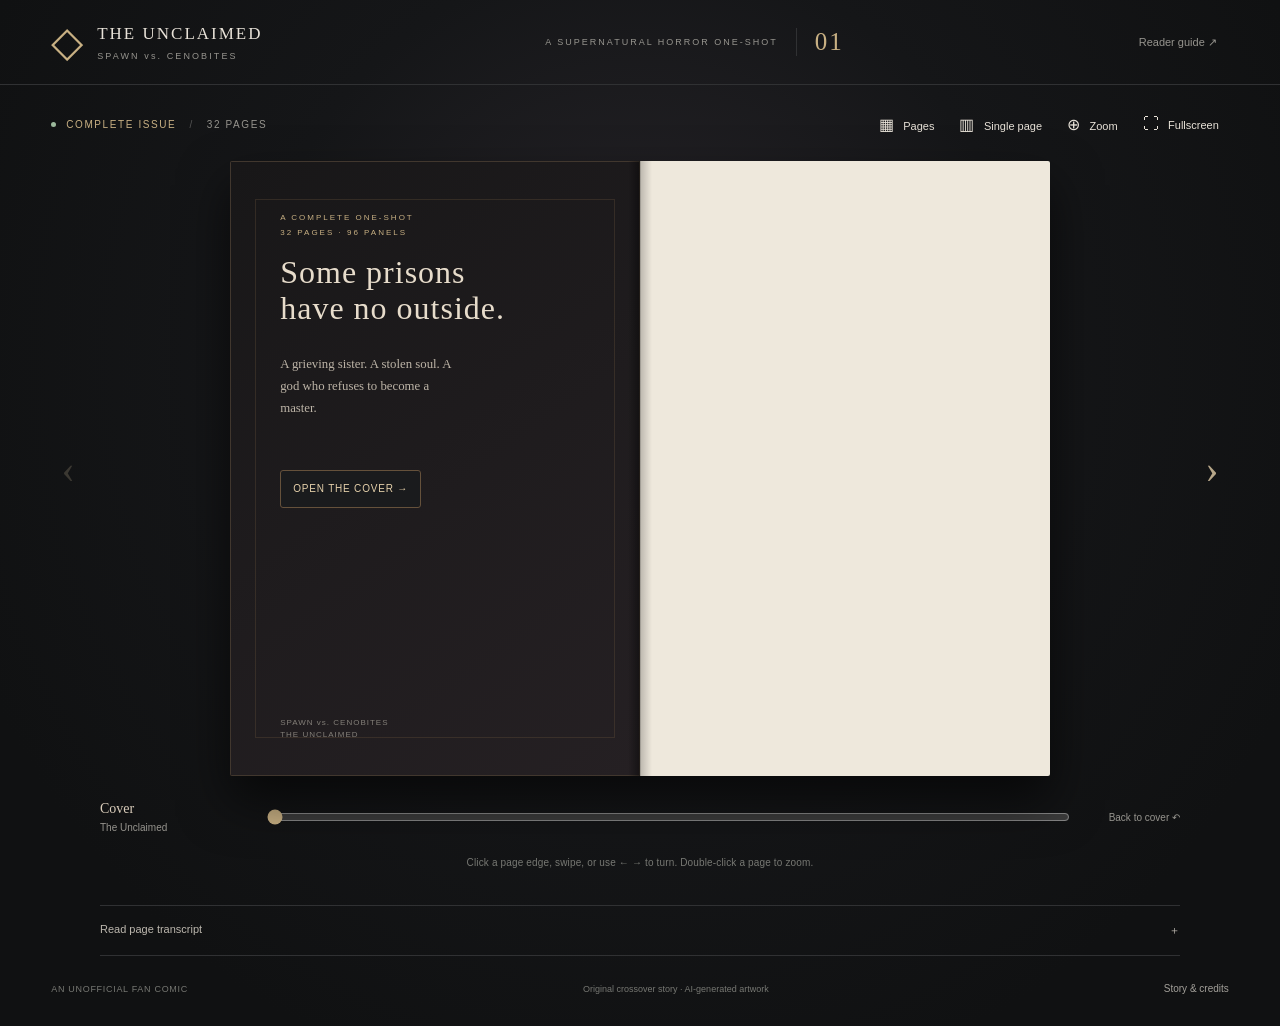
==== the-unclaimed/index.html @ 9f62dd31 "Add The Unclaimed comic with responsive page-turning reader" ====
<!doctype html>
<html lang="en">
<head>
<meta charset="utf-8"><meta name="viewport" content="width=device-width,initial-scale=1,viewport-fit=cover">
<meta name="theme-color" content="#101112">
<title>The Unclaimed — Spawn vs. Cenobites</title>
<meta name="description" content="A complete 32-page supernatural horror fan comic. Open the cover and turn the pages.">
<link rel="icon" href="favicon.svg" type="image/svg+xml">
<link rel="preload" href="assets/page-00.png" as="image">
<link rel="stylesheet" href="style.css">
<script defer src="model.js"></script><script defer src="comic-data.js"></script><script defer src="app.js"></script>
</head>
<body>
<a class="skip" href="#book">Skip to comic</a>
<header class="masthead">
<a class="wordmark" href="#" id="home" aria-label="Return to cover"><span class="sigil" aria-hidden="true">◇</span><span>THE UNCLAIMED<small>SPAWN vs. CENOBITES</small></span></a>
<span class="edition">A SUPERNATURAL HORROR ONE-SHOT <b>01</b></span>
<button class="plain" id="help" aria-label="Reading controls and credits">Reader guide <span aria-hidden="true">↗</span></button>
</header>
<main>
<section class="reader" aria-label="Comic reader">
<div class="reader-top">
<div class="issue"><span class="dot"></span> COMPLETE ISSUE <span class="divider">/</span> <span>32 PAGES</span></div>
<div class="tools" aria-label="Reader options">
<button id="pages" title="Browse pages">▦ <span>Pages</span></button>
<button id="mode" aria-pressed="false" title="Toggle single-page view">▥ <span>Single page</span></button>
<button id="zoom" title="Zoom current page">⊕ <span>Zoom</span></button>
<button id="fullscreen" title="Enter fullscreen">⛶ <span>Fullscreen</span></button>
</div>
</div>
<div class="reading-stage">
<button class="arrow previous" id="previous" aria-label="Previous page" title="Previous (left arrow)">‹</button>
<div class="book" id="book" tabindex="0" aria-label="Comic pages. Use left and right arrow keys to turn pages.">
<div class="page left-page" id="left"></div><div class="page right-page" id="right"></div>
<div class="spine" aria-hidden="true"></div>
</div>
<button class="arrow following" id="next" aria-label="Next page" title="Next (right arrow)">›</button>
</div>
<div class="reader-bottom">
<div class="page-status"><span class="page-label" id="page-label" aria-live="polite">Cover</span><span id="chapter-label">The Unclaimed</span></div>
<label class="scrubber"><span class="sr-only">Go to page</span><input id="progress" type="range" min="0" max="32" value="0" aria-valuetext="Cover"></label>
<button class="plain restart" id="restart">Back to cover <span aria-hidden="true">↶</span></button>
</div>
<p class="reading-hint" id="hint">Click a page edge, swipe, or use ← → to turn. Double-click a page to zoom.</p>
<p class="reader-message" id="message" role="status"></p>
</section>
<details class="transcript" id="transcript"><summary>Read page transcript <span aria-hidden="true">＋</span></summary><div id="transcript-content"></div></details>
</main>
<footer class="site-footer"><span>AN UNOFFICIAL FAN COMIC</span><span>Original crossover story · AI-generated artwork</span><button class="plain" id="credits">Story &amp; credits</button></footer>
<dialog id="page-dialog" aria-labelledby="page-dialog-title">
<div class="dialog-head"><div><span class="eyebrow">THE UNCLAIMED</span><h2 id="page-dialog-title">Find your page</h2></div><button class="close" data-close aria-label="Close page browser">×</button></div>
<div class="page-grid" id="page-grid"></div>
</dialog>
<dialog id="zoom-dialog" class="zoom-dialog" aria-labelledby="zoom-title">
<div class="dialog-head zoom-head"><h2 id="zoom-title">Page detail</h2><div class="zoom-actions" id="zoom-actions"></div><button id="zoom-scale" aria-pressed="false" title="Toggle full-resolution zoom">100%</button><button class="close" data-close aria-label="Close zoom">×</button></div>
<div class="zoom-scroll"><img id="zoom-image" alt="" width="1024" height="1536"></div>
<p class="zoom-tip">Choose 100% for full detail, then scroll to explore. Choose Fit page to return.</p>
</dialog>
<dialog id="guide-dialog" aria-labelledby="guide-title">
<div class="dialog-head"><div><span class="eyebrow">READER GUIDE</span><h2 id="guide-title">Open the door.</h2></div><button class="close" data-close aria-label="Close guide">×</button></div>
<div class="guide-copy">
<p>At the height of his divine power, Spawn follows a grieving woman into Leviathan’s Labyrinth. He can break every chain. But can he free people who have learned to fear the open door?</p>
<h3>Reading controls</h3>
<p>Use the side arrows, click the outside edge of a page, or swipe horizontally. On a keyboard, use ← and →; Home returns to the cover and End opens the final page.</p>
<p>Choose <strong>Pages</strong> to jump anywhere, <strong>Single page</strong> for a larger individual page, or <strong>Zoom</strong> to inspect the full-resolution artwork. Double-click a page to zoom directly. Your reading position is saved on this device when browser storage is available.</p>
<h3>About the comic</h3>
<p><em>Spawn vs. Cenobites: The Unclaimed</em> is an original, unofficial crossover fan comic created for Nutty: one cover, 32 story pages and 96 panels. Story, panel script and artwork were created with ChatGPT; illustrations are AI-generated.</p>
<p>Spawn was created by Todd McFarlane. Hellraiser and its Cenobites were created by Clive Barker. Their respective owners retain their characters. This story invents its crossover rules and is not official continuity.</p>
<p class="content-note">Contains supernatural horror, disturbing imagery, bereavement and fantasy violence.</p>
</div>
</dialog>
<noscript><p class="no-script">Enable JavaScript for page turns, or <a href="assets/page-00.png">open the cover</a> and view the numbered images in the assets folder.</p></noscript>
</body></html>
---- the-unclaimed/style.css ----
:root{color-scheme:dark;--ink:#101112;--paper:#e8e2d8;--gold:#c8b083;--muted:#96948e;--line:#303133;--accent:#a03c3c}*{box-sizing:border-box}html{background:var(--ink)}body{margin:0;color:var(--paper);font-family:Arial,Helvetica,sans-serif;background:radial-gradient(ellipse at 50% 35%,#28252a 0,#151618 43%,#101112 80%);min-height:100svh}button,a,input{-webkit-tap-highlight-color:transparent}button{font:inherit;color:inherit;cursor:pointer;border:1px solid var(--line);background:#1a1b1d;border-radius:3px;min-height:38px;padding:8px 12px;transition:background .18s,border-color .18s}button:hover{background:#29292b;border-color:#706450}button:disabled{opacity:.25;cursor:default}button:focus-visible,a:focus-visible,input:focus-visible,summary:focus-visible,.book:focus-visible{outline:2px solid var(--gold);outline-offset:5px}a{color:inherit}.plain{background:none;border:0}.masthead{height:85px;max-width:1500px;margin:auto;padding:0 4%;display:flex;align-items:center;justify-content:space-between;border-bottom:1px solid var(--line);gap:18px}.wordmark{display:flex;align-items:center;gap:12px;text-decoration:none;font-family:Georgia,serif;letter-spacing:2px;font-size:17px}.wordmark small{display:block;font:9px Arial,sans-serif;letter-spacing:2.1px;margin-top:7px;color:var(--muted)}.sigil{font-size:42px;line-height:1;color:var(--gold)}.edition{font-size:9px;letter-spacing:2px;color:var(--muted);display:flex;align-items:center;gap:18px}.edition b{font:25px Georgia,serif;color:var(--gold);border-left:1px solid var(--line);padding-left:18px}.masthead>.plain{font-size:11px;color:var(--muted)}main{max-width:1390px;margin:auto;padding:0 4%}.reader-top{display:flex;justify-content:space-between;gap:12px;align-items:center;margin:20px 0 18px}.issue{font-size:10px;letter-spacing:1.6px;color:var(--gold);display:flex;align-items:center;gap:10px;white-space:nowrap}.dot{width:5px;height:5px;border-radius:50%;background:#9cb99c}.divider{color:#555;margin:0 3px}.issue>span:last-child{color:var(--muted)}.tools{display:flex;gap:5px}.tools button{font-size:16px;background:transparent;border-color:transparent;padding:6px 9px}.tools button span{font-size:11px;margin-left:5px}.tools button[aria-pressed=true]{color:var(--gold);background:#29241d;border-color:#514333}.reading-stage{position:relative;display:flex;align-items:center;justify-content:center;padding:0 42px;min-height:100px;perspective:2400px}.book{position:relative;width:min(100%,calc((100svh - 285px)*4/3));aspect-ratio:4/3;isolation:isolate;filter:drop-shadow(0 24px 25px #0009);touch-action:pan-y;outline:none;transition:width .2s}.page{position:absolute;top:0;width:50%;height:100%;overflow:hidden;background:#eee8dc}.left-page{left:0;border-radius:2px 0 0 2px}.right-page{left:50%;border-radius:0 2px 2px 0}.page img{display:block;width:100%;height:100%;object-fit:contain;user-select:none;-webkit-user-drag:none}.page.empty{background:transparent}.intro{height:100%;padding:12% 12% 8%;display:flex;flex-direction:column;justify-content:center;background:linear-gradient(145deg,#181718,#252023);border:1px solid #41372e;position:relative}.intro::before{content:"";position:absolute;inset:6%;border:1px solid #66523b55;pointer-events:none}.intro .eyebrow{font-size:8px;letter-spacing:2px;color:var(--gold);line-height:1.8}.intro h1{font:clamp(16px,2.5vw,40px)/1.12 Georgia,serif;letter-spacing:1px;margin:15px 0;color:#e7dccb}.intro p{font:clamp(10px,1vw,14px)/1.7 Georgia,serif;color:#bdb4a7;max-width:28ch}.intro .open-book{align-self:flex-start;margin-top:12%;font-size:10px;letter-spacing:.8px;border-color:#65513b;color:#e6d1ab}.intro .intro-foot{margin-top:auto;padding-top:12%;font:8px/1.6 Arial,sans-serif;letter-spacing:1px;color:#837f78}.spine{position:absolute;left:calc(50% - 12px);width:24px;height:100%;z-index:2;background:linear-gradient(90deg,transparent,#0006 47%,#0009 50%,#0003 53%,transparent);pointer-events:none}.arrow{position:absolute;top:calc(50% - 27px);height:54px;width:34px;min-height:0;border:0;background:transparent;color:#b7a789;font:40px Georgia,serif;padding:0}.previous{left:0}.following{right:0}.arrow:hover{background:#c8b08312}.leaf{position:absolute;top:0;height:100%;width:50%;transform-style:preserve-3d;z-index:5;pointer-events:none;will-change:transform}.leaf.forward{left:50%;transform-origin:left center}.leaf.backward{left:0;transform-origin:right center}.face{position:absolute;inset:0;backface-visibility:hidden;-webkit-backface-visibility:hidden;background:#eee8dc;overflow:hidden}.face img{width:100%;height:100%;object-fit:contain;display:block}.face.back{transform:rotateY(180deg)}.face::after{content:"";position:absolute;inset:0;background:linear-gradient(90deg,#0003,transparent 15%,transparent 75%,#0002);pointer-events:none}.book.single{width:min(100%,calc((100svh - 285px)*2/3));aspect-ratio:2/3}.book.single .right-page{left:0;width:100%}.book.single .left-page,.book.single .spine{display:none}.book.single .leaf{left:0;width:100%;transform-origin:left center}.reader-bottom{display:flex;align-items:center;gap:25px;max-width:1080px;margin:22px auto 0}.page-status{display:flex;flex-direction:column;gap:5px;min-width:140px}.page-label{font:14px Georgia,serif;color:#d9ccba}.page-status>span:last-child{font-size:10px;color:var(--muted)}.scrubber{flex:1;display:flex;align-items:center}input[type=range]{width:100%;accent-color:var(--gold);height:18px;cursor:pointer}.restart{font-size:10px;color:var(--muted);white-space:nowrap;padding-right:0}.reading-hint{text-align:center;font-size:10px;letter-spacing:.15px;color:#777873;margin:19px 0 0;line-height:1.6}.reader-message{min-height:14px;font-size:11px;color:var(--gold);text-align:center;margin:8px 0}.transcript{max-width:1080px;margin:12px auto 0;border-top:1px solid var(--line);border-bottom:1px solid var(--line);color:#bcb7ae}.transcript summary{padding:17px 0;font-size:11px;cursor:pointer;list-style:none;display:flex;justify-content:space-between}.transcript[open] summary span{transform:rotate(45deg)}#transcript-content{max-width:820px;font:14px/1.7 Georgia,serif;padding:0 0 20px}#transcript-content h3{font:17px Georgia,serif;color:var(--gold);margin:15px 0}#transcript-content p{margin:8px 0}#transcript-content .direction{font-family:Arial,sans-serif;font-size:11px;color:#92908b}.site-footer{max-width:1390px;margin:0 auto;display:flex;align-items:center;justify-content:space-between;gap:15px;padding:20px 4% 25px;font-size:9px;letter-spacing:.7px;color:#777873}.site-footer .plain{font-size:10px;padding:0;min-height:25px;color:#a3a09a}.site-footer>span:nth-child(2){letter-spacing:0}dialog{color:var(--paper);background:#191a1c;border:1px solid #4b4439;padding:0;border-radius:5px;width:min(860px,92vw);max-height:90svh;box-shadow:0 30px 100px #000c}dialog::backdrop{background:#050607df;backdrop-filter:blur(5px)}.dialog-head{position:sticky;top:0;background:#191a1cf5;z-index:2;padding:20px 24px;display:flex;align-items:center;justify-content:space-between;gap:14px;border-bottom:1px solid var(--line)}.eyebrow{font-size:8px;letter-spacing:2px;color:var(--gold)}h2{font:25px Georgia,serif;margin:7px 0 0}.close{font-size:26px;padding:0;width:36px;height:36px;line-height:1;flex-shrink:0;background:none;border-color:transparent}.page-grid{display:grid;grid-template-columns:repeat(auto-fill,minmax(112px,1fr));gap:18px;padding:24px}.thumbnail{padding:0;border:1px solid transparent;background:none;text-align:left;overflow:hidden}.thumbnail img{width:100%;height:auto;display:block;aspect-ratio:2/3;object-fit:contain;background:#26272a}.thumbnail span{display:block;padding:10px 4px;font-size:11px;color:#bbb2a5}.thumbnail[aria-current=true]{border-color:var(--gold)}.zoom-dialog{width:min(1160px,96vw);height:95svh;max-height:95svh;overflow:hidden}.zoom-head{height:65px;padding:12px 18px}.zoom-head h2{font-size:18px;margin:0}.zoom-actions{display:flex;gap:6px;margin-left:auto}.zoom-actions button{font-size:11px;min-height:30px;padding:5px 10px}.zoom-actions button[aria-pressed=true]{border-color:var(--gold);color:var(--gold)}.zoom-scroll{height:calc(100% - 94px);overflow:auto;overscroll-behavior:contain;background:#0b0c0d}.zoom-scroll img{display:block;width:1024px;max-width:none;height:auto;margin:0 auto}.zoom-tip{font-size:10px;text-align:center;color:var(--muted);margin:8px}.guide-copy{padding:5px 25px 25px;font:15px/1.7 Georgia,serif;color:#c8c1b5}.guide-copy h3{font:12px Arial,sans-serif;letter-spacing:.8px;text-transform:uppercase;color:var(--gold);margin:24px 0 9px}.content-note{font:11px/1.6 Arial,sans-serif;color:#96938b;border-top:1px solid var(--line);padding-top:15px}.sr-only,.skip:not(:focus){position:absolute;width:1px;height:1px;padding:0;margin:-1px;overflow:hidden;clip:rect(0,0,0,0);white-space:nowrap;border:0}.skip:focus{position:fixed;top:5px;left:5px;background:#222;z-index:100;padding:15px}.no-script{padding:20px;color:var(--gold)}@media(min-width:1600px){.book{max-height:900px;max-width:1200px}.book.single{max-width:600px}}@media(max-width:850px){.edition{display:none}.masthead{height:70px}.tools button{padding:6px}.tools button span{display:none}.tools button::first-letter{font-size:18px}.reader-top{margin-top:14px}.reader-bottom{gap:14px}.page-status{min-width:105px}.restart{display:none}.book{width:min(100%,calc((100svh - 255px)*4/3))}.book.single{width:min(100%,calc((100svh - 255px)*2/3))}.site-footer>span:nth-child(2){display:none}}@media(max-width:600px){main{padding:0 12px}.masthead{padding:0 18px;height:67px}.wordmark{font-size:14px;gap:8px}.sigil{font-size:31px}.wordmark small{font-size:8px}.masthead>.plain{font-size:10px}.issue{font-size:8px;letter-spacing:.8px;gap:6px}.reader-top{gap:5px;margin-bottom:12px}.tools{gap:0}.tools button{min-width:31px;padding:5px}.reading-stage{padding:0 25px}.arrow{width:23px;font-size:33px}.reader-bottom{margin-top:17px;padding:0 6px}.reading-hint{font-size:9px;margin-top:14px}.page-status{min-width:100px}.page-label{font-size:13px}.site-footer{font-size:8px;padding:18px}.dialog-head{padding:16px}.page-grid{gap:12px;padding:16px;grid-template-columns:repeat(3,1fr)}.thumbnail span{font-size:10px}.guide-copy{font-size:14px;padding:0 18px 18px}.zoom-head h2{font-size:15px}.zoom-actions button{font-size:10px;padding:5px 7px}.intro h1{font-size:21px}}@media(prefers-reduced-motion:reduce){*,*::before,*::after{transition:none!important;scroll-behavior:auto!important}}

.book{perspective:2200px}
/* Responsive reader: allow natural page height and keep touch controls outside the art. */
body{overflow-wrap:break-word}
.masthead,main,.site-footer{padding-left:max(12px,env(safe-area-inset-left));padding-right:max(12px,env(safe-area-inset-right))}
@media(min-width:761px){.masthead,main,.site-footer{padding-left:max(4%,env(safe-area-inset-left));padding-right:max(4%,env(safe-area-inset-right))}}
.zoom-dialog[open]{display:flex;flex-direction:column;height:95dvh}
.zoom-head{flex:0 0 auto;height:auto;min-height:65px}
.zoom-head h2{min-width:0;overflow-wrap:anywhere}
.zoom-scroll{flex:1 1 auto;height:auto;min-height:0;touch-action:pan-x pan-y pinch-zoom}
.zoom-scroll img{width:auto;max-width:100%;height:auto;max-height:100%;object-fit:contain}
.zoom-dialog.actual-size .zoom-scroll img{width:1024px;max-width:none;max-height:none;height:auto}
.zoom-tip{flex:0 0 auto;line-height:1.5;padding:0 8px}
#zoom-scale{font-size:11px;white-space:nowrap;min-width:65px}
@media(max-width:760px),(max-height:500px){
 .edition{display:none}
 .masthead{height:auto;min-height:67px;gap:8px;padding-top:max(8px,env(safe-area-inset-top));padding-bottom:8px}
 .wordmark{min-width:0;font-size:13px;letter-spacing:1px;gap:7px}
 .wordmark small{font-size:8px;letter-spacing:1.2px}
 .masthead>.plain{min-height:44px;font-size:10px;padding:6px}
 .reader-top{display:flex;flex-direction:column;align-items:stretch;gap:12px;margin:16px 0}
 .issue{font-size:9px;letter-spacing:1px;justify-content:center}
 .tools{display:grid;grid-template-columns:repeat(3,minmax(0,1fr));gap:8px}
 .tools #mode{display:none}
 .tools button{display:flex;justify-content:center;align-items:center;gap:7px;min-height:44px;border:1px solid var(--line);padding:8px;font-size:18px}
 .tools button span{display:inline;font-size:11px;margin:0}
 .reading-stage{padding:0;margin-bottom:60px;perspective:1600px}
 .book.single{width:100%;max-width:560px;max-height:none;aspect-ratio:2/3;transition:none;touch-action:pan-y pinch-zoom}
 .arrow{top:auto;bottom:-56px;width:calc(50% - 5px);height:44px;border:1px solid var(--line);background:#1a1b1d;display:flex;align-items:center;justify-content:center;gap:10px;font-size:28px;line-height:1}
 .previous{left:0}.following{right:0}
 .previous::after{content:'Previous';font:12px Arial,sans-serif}
 .following::before{content:'Next';font:12px Arial,sans-serif}
 .reader-bottom{margin-top:16px;gap:12px;padding:0;min-width:0}
 .page-status{min-width:100px;max-width:42%}
 .scrubber{min-width:0;min-height:44px}
 input[type=range]{min-height:30px}
 .reading-hint{font-size:10px;line-height:1.7;margin-top:10px}
 .reader-message{line-height:1.5}
 .transcript summary{min-height:48px;align-items:center}
 .site-footer{flex-wrap:wrap;gap:5px 12px;padding-bottom:max(20px,env(safe-area-inset-bottom))}
 .site-footer .plain{min-height:44px;padding:6px}
 dialog{width:calc(100vw - 20px);max-width:700px;max-height:calc(100dvh - 24px);margin:auto}
 .dialog-head{gap:8px;padding:12px}
 .close{min-width:44px;width:44px;min-height:44px;height:44px}
 .page-grid{grid-template-columns:repeat(auto-fill,minmax(82px,1fr));gap:10px;padding:12px}
 .thumbnail span{line-height:1.5}
 .zoom-dialog{width:calc(100vw - 12px);max-width:none}
 .zoom-head{flex-wrap:wrap;gap:6px;padding:8px}
 .zoom-head h2{flex:1 1 calc(100% - 55px);font-size:16px;order:0}
 .zoom-head>.close{order:1}
 .zoom-actions{order:2;margin-left:0;flex:1}
 .zoom-actions button,#zoom-scale{min-height:44px;font-size:11px}
 #zoom-scale{order:3}
 .zoom-tip{font-size:10px;margin:8px 0;padding-bottom:env(safe-area-inset-bottom)}
}
@media(max-width:360px){.tools button{font-size:16px;gap:4px;padding:6px}.tools button span{font-size:10px}.masthead>.plain{font-size:9px}.wordmark{font-size:12px}}
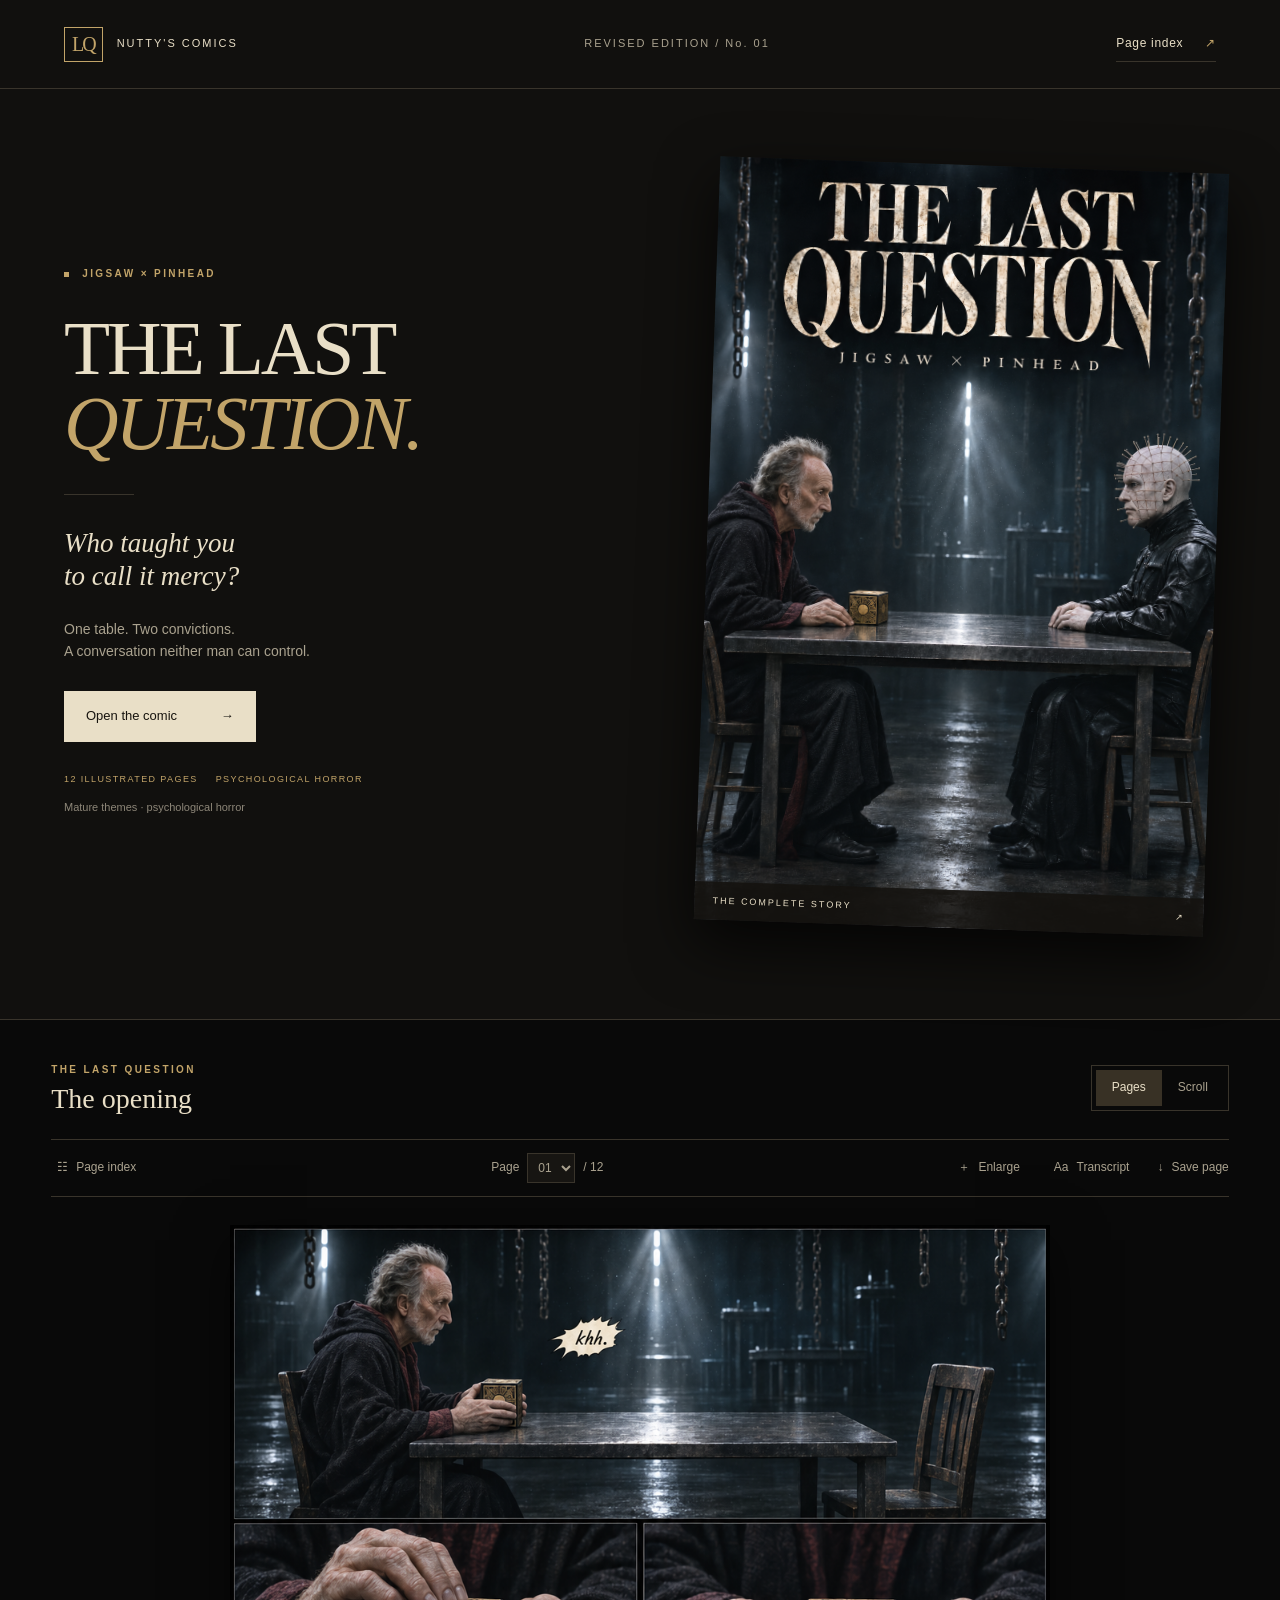
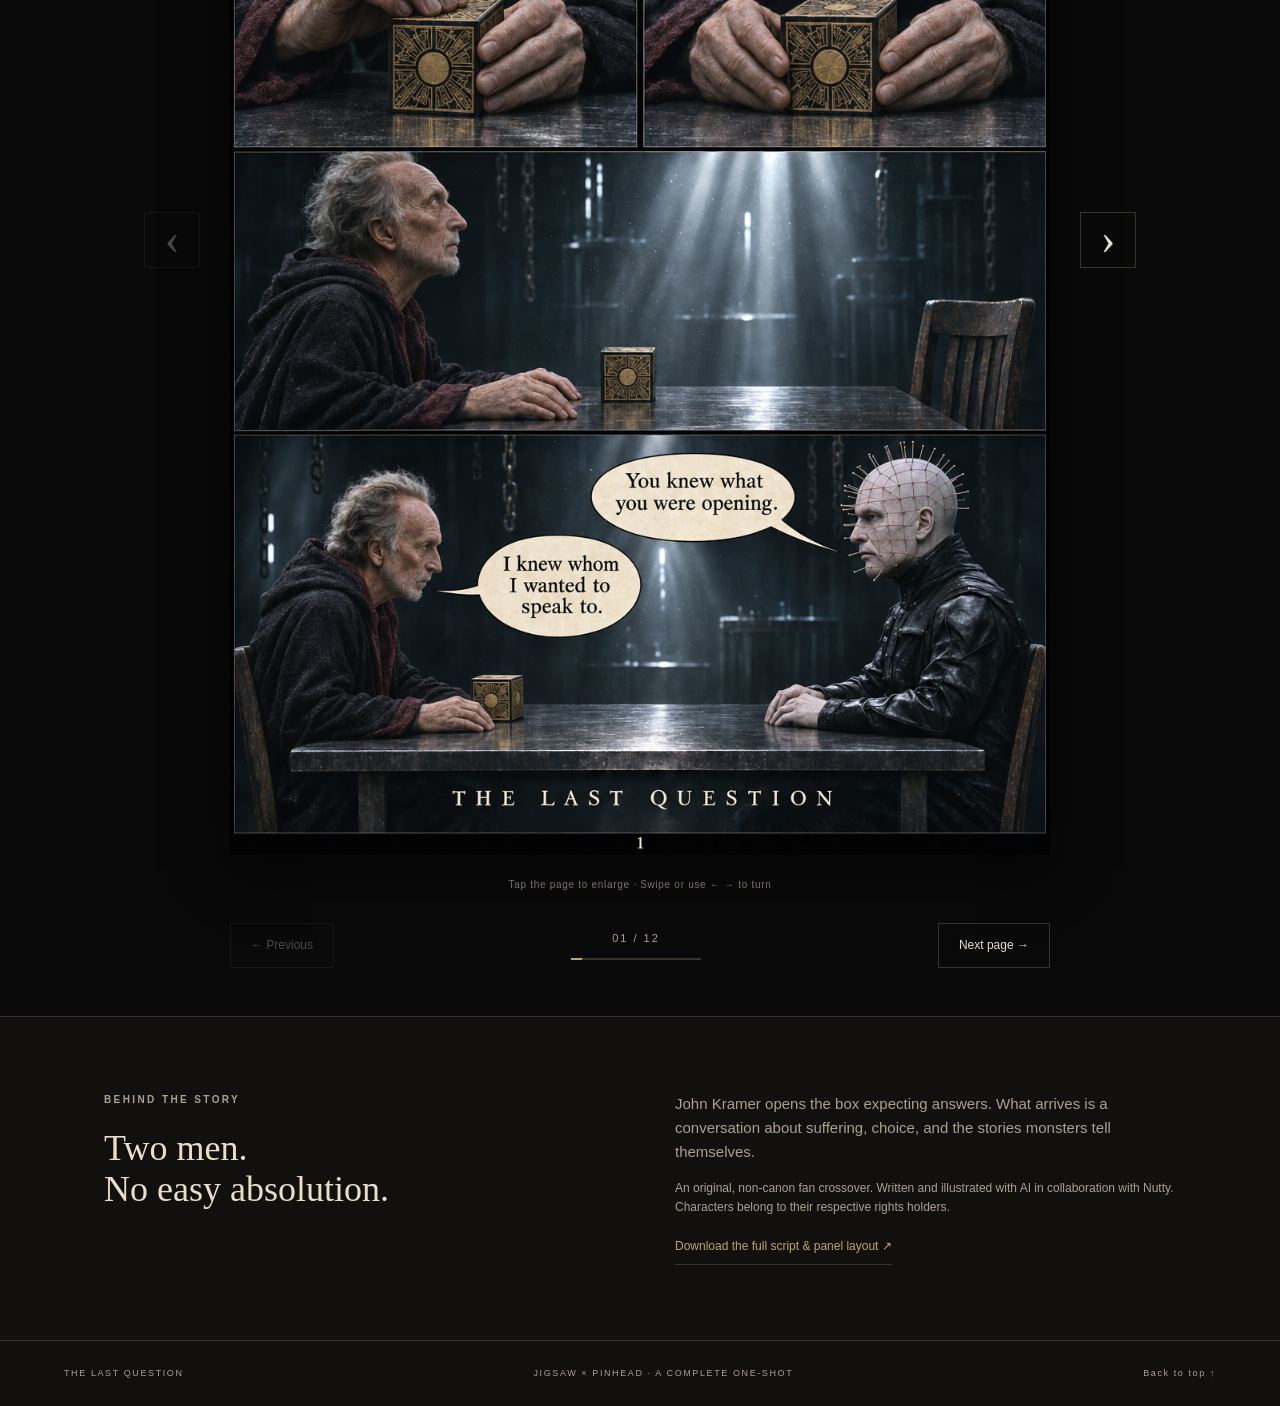
==== commit 39cc059b: "Replace The Unclaimed with The Last Question comic Publish the revised cover and 12 pages, matching " ====
--- a/the-unclaimed/index.html
+++ b/the-unclaimed/index.html
@@ -1,73 +1,19 @@
 <!doctype html>
-<html lang="en">
-<head>
-<meta charset="utf-8"><meta name="viewport" content="width=device-width,initial-scale=1,viewport-fit=cover">
-<meta name="theme-color" content="#101112">
-<title>The Unclaimed — Spawn vs. Cenobites</title>
-<meta name="description" content="A complete 32-page supernatural horror fan comic. Open the cover and turn the pages.">
-<link rel="icon" href="favicon.svg" type="image/svg+xml">
-<link rel="preload" href="assets/page-00.png" as="image">
-<link rel="stylesheet" href="style.css">
-<script defer src="model.js"></script><script defer src="comic-data.js"></script><script defer src="app.js"></script>
-</head>
+<html lang="en"><head><meta charset="utf-8"><meta name="viewport" content="width=device-width, initial-scale=1"><meta name="theme-color" content="#11100e"><meta name="description" content="The Last Question — an illustrated Jigsaw × Pinhead psychological horror one-shot. Read all twelve pages."><title>The Last Question — Jigsaw × Pinhead</title><link rel="stylesheet" href="style.css?v=2"><script src="data.js?v=2" defer></script><script src="app.js?v=2" defer></script></head>
 <body>
-<a class="skip" href="#book">Skip to comic</a>
-<header class="masthead">
-<a class="wordmark" href="#" id="home" aria-label="Return to cover"><span class="sigil" aria-hidden="true">◇</span><span>THE UNCLAIMED<small>SPAWN vs. CENOBITES</small></span></a>
-<span class="edition">A SUPERNATURAL HORROR ONE-SHOT <b>01</b></span>
-<button class="plain" id="help" aria-label="Reading controls and credits">Reader guide <span aria-hidden="true">↗</span></button>
-</header>
+<a class="skip" href="#reader">Skip to comic</a>
+<header class="mast"><a href="#" class="brand" aria-label="The Last Question home"><span class="mark">LQ</span> NUTTY'S COMICS</a><span class="edition">REVISED EDITION / No. 01</span><button class="textbtn" id="contentsTop">Page index <span>↗</span></button></header>
 <main>
-<section class="reader" aria-label="Comic reader">
-<div class="reader-top">
-<div class="issue"><span class="dot"></span> COMPLETE ISSUE <span class="divider">/</span> <span>32 PAGES</span></div>
-<div class="tools" aria-label="Reader options">
-<button id="pages" title="Browse pages">▦ <span>Pages</span></button>
-<button id="mode" aria-pressed="false" title="Toggle single-page view">▥ <span>Single page</span></button>
-<button id="zoom" title="Zoom current page">⊕ <span>Zoom</span></button>
-<button id="fullscreen" title="Enter fullscreen">⛶ <span>Fullscreen</span></button>
-</div>
-</div>
-<div class="reading-stage">
-<button class="arrow previous" id="previous" aria-label="Previous page" title="Previous (left arrow)">‹</button>
-<div class="book" id="book" tabindex="0" aria-label="Comic pages. Use left and right arrow keys to turn pages.">
-<div class="page left-page" id="left"></div><div class="page right-page" id="right"></div>
-<div class="spine" aria-hidden="true"></div>
-</div>
-<button class="arrow following" id="next" aria-label="Next page" title="Next (right arrow)">›</button>
-</div>
-<div class="reader-bottom">
-<div class="page-status"><span class="page-label" id="page-label" aria-live="polite">Cover</span><span id="chapter-label">The Unclaimed</span></div>
-<label class="scrubber"><span class="sr-only">Go to page</span><input id="progress" type="range" min="0" max="32" value="0" aria-valuetext="Cover"></label>
-<button class="plain restart" id="restart">Back to cover <span aria-hidden="true">↶</span></button>
-</div>
-<p class="reading-hint" id="hint">Click a page edge, swipe, or use ← → to turn. Double-click a page to zoom.</p>
-<p class="reader-message" id="message" role="status"></p>
+<section class="hero" id="home"><div class="hero-copy"><p class="eyebrow"><span class="dot"></span> JIGSAW × PINHEAD</p><h1>THE LAST<br><em>QUESTION.</em></h1><div class="rule"></div><p class="tagline">Who taught you<br>to call it mercy?</p><p class="intro">One table. Two convictions.<br>A conversation neither man can control.</p><div class="actions"><button class="primary" id="start">Open the comic <span>→</span></button><button class="textbtn" id="resume" hidden>Resume reading</button></div><div class="metadata"><span>12 ILLUSTRATED PAGES</span><span>PSYCHOLOGICAL HORROR</span></div><p class="contentnote">Mature themes · psychological horror</p></div><button class="cover-button" id="coverStart" aria-label="Open the comic"><img src="assets/cover.png?v=2" alt="The Last Question cover: John Kramer and Pinhead sit opposite one another, with a closed puzzle cube beside John." fetchpriority="high"><span class="cover-label">THE COMPLETE STORY <span>↗</span></span></button></section>
+<section id="reader" class="reader" aria-label="Comic reader"><div class="reader-top"><div><p class="eyebrow">THE LAST QUESTION</p><h2 id="chapter">The opening</h2></div><div class="mode-switch" aria-label="Reading mode"><button id="pageMode" class="selected" aria-pressed="true">Pages</button><button id="scrollMode" aria-pressed="false">Scroll</button></div></div>
+<div class="toolbar"><button id="contents">☷ <span>Page index</span></button><label class="page-select">Page <select id="selectPage" aria-label="Choose comic page"></select> <span>/ 12</span></label><div class="tools-right"><button id="zoom">＋ <span>Enlarge</span></button><button id="transcriptToggle" aria-expanded="false">Aa <span>Transcript</span></button><a id="downloadPage" download>↓ <span>Save page</span></a></div></div>
+<div id="paged"><div class="stage"><button id="prevSide" class="side-arrow" aria-label="Previous page">‹</button><button id="artButton" class="art-button" aria-label="Enlarge current comic page"><img id="pageImage" src="assets/page-01.png?v=2" alt="" decoding="async"></button><button id="nextSide" class="side-arrow" aria-label="Next page">›</button></div><p class="read-hint">Tap the page to enlarge · Swipe or use ← → to turn</p><div id="transcript" class="transcript" hidden></div></div>
+<div id="scrollPages" hidden></div>
+<div class="reader-bottom"><button id="prev" class="secondary">← Previous</button><div class="position"><span id="counter" aria-live="polite">01 / 12</span><div class="progress"><i id="progress"></i></div></div><button id="next" class="secondary">Next page →</button></div>
+<div id="ending" class="ending" hidden><p class="eyebrow">END OF THE ONE-SHOT</p><h2>Some questions stay open.</h2><button id="restart" class="textbtn">Read again ↺</button></div>
 </section>
-<details class="transcript" id="transcript"><summary>Read page transcript <span aria-hidden="true">＋</span></summary><div id="transcript-content"></div></details>
-</main>
-<footer class="site-footer"><span>AN UNOFFICIAL FAN COMIC</span><span>Original crossover story · AI-generated artwork</span><button class="plain" id="credits">Story &amp; credits</button></footer>
-<dialog id="page-dialog" aria-labelledby="page-dialog-title">
-<div class="dialog-head"><div><span class="eyebrow">THE UNCLAIMED</span><h2 id="page-dialog-title">Find your page</h2></div><button class="close" data-close aria-label="Close page browser">×</button></div>
-<div class="page-grid" id="page-grid"></div>
-</dialog>
-<dialog id="zoom-dialog" class="zoom-dialog" aria-labelledby="zoom-title">
-<div class="dialog-head zoom-head"><h2 id="zoom-title">Page detail</h2><div class="zoom-actions" id="zoom-actions"></div><button id="zoom-scale" aria-pressed="false" title="Toggle full-resolution zoom">100%</button><button class="close" data-close aria-label="Close zoom">×</button></div>
-<div class="zoom-scroll"><img id="zoom-image" alt="" width="1024" height="1536"></div>
-<p class="zoom-tip">Choose 100% for full detail, then scroll to explore. Choose Fit page to return.</p>
-</dialog>
-<dialog id="guide-dialog" aria-labelledby="guide-title">
-<div class="dialog-head"><div><span class="eyebrow">READER GUIDE</span><h2 id="guide-title">Open the door.</h2></div><button class="close" data-close aria-label="Close guide">×</button></div>
-<div class="guide-copy">
-<p>At the height of his divine power, Spawn follows a grieving woman into Leviathan’s Labyrinth. He can break every chain. But can he free people who have learned to fear the open door?</p>
-<h3>Reading controls</h3>
-<p>Use the side arrows, click the outside edge of a page, or swipe horizontally. On a keyboard, use ← and →; Home returns to the cover and End opens the final page.</p>
-<p>Choose <strong>Pages</strong> to jump anywhere, <strong>Single page</strong> for a larger individual page, or <strong>Zoom</strong> to inspect the full-resolution artwork. Double-click a page to zoom directly. Your reading position is saved on this device when browser storage is available.</p>
-<h3>About the comic</h3>
-<p><em>Spawn vs. Cenobites: The Unclaimed</em> is an original, unofficial crossover fan comic created for Nutty: one cover, 32 story pages and 96 panels. Story, panel script and artwork were created with ChatGPT; illustrations are AI-generated.</p>
-<p>Spawn was created by Todd McFarlane. Hellraiser and its Cenobites were created by Clive Barker. Their respective owners retain their characters. This story invents its crossover rules and is not official continuity.</p>
-<p class="content-note">Contains supernatural horror, disturbing imagery, bereavement and fantasy violence.</p>
-</div>
-</dialog>
-<noscript><p class="no-script">Enable JavaScript for page turns, or <a href="assets/page-00.png">open the cover</a> and view the numbered images in the assets folder.</p></noscript>
+<section class="colophon"><div><p class="eyebrow">BEHIND THE STORY</p><h2>Two men.<br>No easy absolution.</h2></div><div><p>John Kramer opens the box expecting answers. What arrives is a conversation about suffering, choice, and the stories monsters tell themselves.</p><p class="small">An original, non-canon fan crossover. Written and illustrated with AI in collaboration with Nutty. Characters belong to their respective rights holders.</p><a class="script-link" href="The_Last_Question_Comic_Script.md" download>Download the full script & panel layout ↗</a></div></section>
+</main><footer><span>THE LAST QUESTION</span><span>JIGSAW × PINHEAD · A COMPLETE ONE-SHOT</span><a href="#home">Back to top ↑</a></footer>
+<dialog id="indexDialog"><div class="dialog-head"><div><p class="eyebrow">CHOOSE A PAGE</p><h2>The complete story</h2></div><button id="closeIndex" aria-label="Close page index">✕</button></div><div id="pageGrid"></div></dialog>
+<dialog id="zoomDialog"><div class="zoom-head"><span id="zoomTitle">Page 1</span><span>Scroll to explore · Esc to close</span><button id="closeZoom" aria-label="Close enlarged page">✕ Close</button></div><img id="zoomImage" alt="Enlarged comic page"></dialog>
 </body></html>
--- a/the-unclaimed/style.css
+++ b/the-unclaimed/style.css
@@ -1,57 +1,3 @@
-:root{color-scheme:dark;--ink:#101112;--paper:#e8e2d8;--gold:#c8b083;--muted:#96948e;--line:#303133;--accent:#a03c3c}*{box-sizing:border-box}html{background:var(--ink)}body{margin:0;color:var(--paper);font-family:Arial,Helvetica,sans-serif;background:radial-gradient(ellipse at 50% 35%,#28252a 0,#151618 43%,#101112 80%);min-height:100svh}button,a,input{-webkit-tap-highlight-color:transparent}button{font:inherit;color:inherit;cursor:pointer;border:1px solid var(--line);background:#1a1b1d;border-radius:3px;min-height:38px;padding:8px 12px;transition:background .18s,border-color .18s}button:hover{background:#29292b;border-color:#706450}button:disabled{opacity:.25;cursor:default}button:focus-visible,a:focus-visible,input:focus-visible,summary:focus-visible,.book:focus-visible{outline:2px solid var(--gold);outline-offset:5px}a{color:inherit}.plain{background:none;border:0}.masthead{height:85px;max-width:1500px;margin:auto;padding:0 4%;display:flex;align-items:center;justify-content:space-between;border-bottom:1px solid var(--line);gap:18px}.wordmark{display:flex;align-items:center;gap:12px;text-decoration:none;font-family:Georgia,serif;letter-spacing:2px;font-size:17px}.wordmark small{display:block;font:9px Arial,sans-serif;letter-spacing:2.1px;margin-top:7px;color:var(--muted)}.sigil{font-size:42px;line-height:1;color:var(--gold)}.edition{font-size:9px;letter-spacing:2px;color:var(--muted);display:flex;align-items:center;gap:18px}.edition b{font:25px Georgia,serif;color:var(--gold);border-left:1px solid var(--line);padding-left:18px}.masthead>.plain{font-size:11px;color:var(--muted)}main{max-width:1390px;margin:auto;padding:0 4%}.reader-top{display:flex;justify-content:space-between;gap:12px;align-items:center;margin:20px 0 18px}.issue{font-size:10px;letter-spacing:1.6px;color:var(--gold);display:flex;align-items:center;gap:10px;white-space:nowrap}.dot{width:5px;height:5px;border-radius:50%;background:#9cb99c}.divider{color:#555;margin:0 3px}.issue>span:last-child{color:var(--muted)}.tools{display:flex;gap:5px}.tools button{font-size:16px;background:transparent;border-color:transparent;padding:6px 9px}.tools button span{font-size:11px;margin-left:5px}.tools button[aria-pressed=true]{color:var(--gold);background:#29241d;border-color:#514333}.reading-stage{position:relative;display:flex;align-items:center;justify-content:center;padding:0 42px;min-height:100px;perspective:2400px}.book{position:relative;width:min(100%,calc((100svh - 285px)*4/3));aspect-ratio:4/3;isolation:isolate;filter:drop-shadow(0 24px 25px #0009);touch-action:pan-y;outline:none;transition:width .2s}.page{position:absolute;top:0;width:50%;height:100%;overflow:hidden;background:#eee8dc}.left-page{left:0;border-radius:2px 0 0 2px}.right-page{left:50%;border-radius:0 2px 2px 0}.page img{display:block;width:100%;height:100%;object-fit:contain;user-select:none;-webkit-user-drag:none}.page.empty{background:transparent}.intro{height:100%;padding:12% 12% 8%;display:flex;flex-direction:column;justify-content:center;background:linear-gradient(145deg,#181718,#252023);border:1px solid #41372e;position:relative}.intro::before{content:"";position:absolute;inset:6%;border:1px solid #66523b55;pointer-events:none}.intro .eyebrow{font-size:8px;letter-spacing:2px;color:var(--gold);line-height:1.8}.intro h1{font:clamp(16px,2.5vw,40px)/1.12 Georgia,serif;letter-spacing:1px;margin:15px 0;color:#e7dccb}.intro p{font:clamp(10px,1vw,14px)/1.7 Georgia,serif;color:#bdb4a7;max-width:28ch}.intro .open-book{align-self:flex-start;margin-top:12%;font-size:10px;letter-spacing:.8px;border-color:#65513b;color:#e6d1ab}.intro .intro-foot{margin-top:auto;padding-top:12%;font:8px/1.6 Arial,sans-serif;letter-spacing:1px;color:#837f78}.spine{position:absolute;left:calc(50% - 12px);width:24px;height:100%;z-index:2;background:linear-gradient(90deg,transparent,#0006 47%,#0009 50%,#0003 53%,transparent);pointer-events:none}.arrow{position:absolute;top:calc(50% - 27px);height:54px;width:34px;min-height:0;border:0;background:transparent;color:#b7a789;font:40px Georgia,serif;padding:0}.previous{left:0}.following{right:0}.arrow:hover{background:#c8b08312}.leaf{position:absolute;top:0;height:100%;width:50%;transform-style:preserve-3d;z-index:5;pointer-events:none;will-change:transform}.leaf.forward{left:50%;transform-origin:left center}.leaf.backward{left:0;transform-origin:right center}.face{position:absolute;inset:0;backface-visibility:hidden;-webkit-backface-visibility:hidden;background:#eee8dc;overflow:hidden}.face img{width:100%;height:100%;object-fit:contain;display:block}.face.back{transform:rotateY(180deg)}.face::after{content:"";position:absolute;inset:0;background:linear-gradient(90deg,#0003,transparent 15%,transparent 75%,#0002);pointer-events:none}.book.single{width:min(100%,calc((100svh - 285px)*2/3));aspect-ratio:2/3}.book.single .right-page{left:0;width:100%}.book.single .left-page,.book.single .spine{display:none}.book.single .leaf{left:0;width:100%;transform-origin:left center}.reader-bottom{display:flex;align-items:center;gap:25px;max-width:1080px;margin:22px auto 0}.page-status{display:flex;flex-direction:column;gap:5px;min-width:140px}.page-label{font:14px Georgia,serif;color:#d9ccba}.page-status>span:last-child{font-size:10px;color:var(--muted)}.scrubber{flex:1;display:flex;align-items:center}input[type=range]{width:100%;accent-color:var(--gold);height:18px;cursor:pointer}.restart{font-size:10px;color:var(--muted);white-space:nowrap;padding-right:0}.reading-hint{text-align:center;font-size:10px;letter-spacing:.15px;color:#777873;margin:19px 0 0;line-height:1.6}.reader-message{min-height:14px;font-size:11px;color:var(--gold);text-align:center;margin:8px 0}.transcript{max-width:1080px;margin:12px auto 0;border-top:1px solid var(--line);border-bottom:1px solid var(--line);color:#bcb7ae}.transcript summary{padding:17px 0;font-size:11px;cursor:pointer;list-style:none;display:flex;justify-content:space-between}.transcript[open] summary span{transform:rotate(45deg)}#transcript-content{max-width:820px;font:14px/1.7 Georgia,serif;padding:0 0 20px}#transcript-content h3{font:17px Georgia,serif;color:var(--gold);margin:15px 0}#transcript-content p{margin:8px 0}#transcript-content .direction{font-family:Arial,sans-serif;font-size:11px;color:#92908b}.site-footer{max-width:1390px;margin:0 auto;display:flex;align-items:center;justify-content:space-between;gap:15px;padding:20px 4% 25px;font-size:9px;letter-spacing:.7px;color:#777873}.site-footer .plain{font-size:10px;padding:0;min-height:25px;color:#a3a09a}.site-footer>span:nth-child(2){letter-spacing:0}dialog{color:var(--paper);background:#191a1c;border:1px solid #4b4439;padding:0;border-radius:5px;width:min(860px,92vw);max-height:90svh;box-shadow:0 30px 100px #000c}dialog::backdrop{background:#050607df;backdrop-filter:blur(5px)}.dialog-head{position:sticky;top:0;background:#191a1cf5;z-index:2;padding:20px 24px;display:flex;align-items:center;justify-content:space-between;gap:14px;border-bottom:1px solid var(--line)}.eyebrow{font-size:8px;letter-spacing:2px;color:var(--gold)}h2{font:25px Georgia,serif;margin:7px 0 0}.close{font-size:26px;padding:0;width:36px;height:36px;line-height:1;flex-shrink:0;background:none;border-color:transparent}.page-grid{display:grid;grid-template-columns:repeat(auto-fill,minmax(112px,1fr));gap:18px;padding:24px}.thumbnail{padding:0;border:1px solid transparent;background:none;text-align:left;overflow:hidden}.thumbnail img{width:100%;height:auto;display:block;aspect-ratio:2/3;object-fit:contain;background:#26272a}.thumbnail span{display:block;padding:10px 4px;font-size:11px;color:#bbb2a5}.thumbnail[aria-current=true]{border-color:var(--gold)}.zoom-dialog{width:min(1160px,96vw);height:95svh;max-height:95svh;overflow:hidden}.zoom-head{height:65px;padding:12px 18px}.zoom-head h2{font-size:18px;margin:0}.zoom-actions{display:flex;gap:6px;margin-left:auto}.zoom-actions button{font-size:11px;min-height:30px;padding:5px 10px}.zoom-actions button[aria-pressed=true]{border-color:var(--gold);color:var(--gold)}.zoom-scroll{height:calc(100% - 94px);overflow:auto;overscroll-behavior:contain;background:#0b0c0d}.zoom-scroll img{display:block;width:1024px;max-width:none;height:auto;margin:0 auto}.zoom-tip{font-size:10px;text-align:center;color:var(--muted);margin:8px}.guide-copy{padding:5px 25px 25px;font:15px/1.7 Georgia,serif;color:#c8c1b5}.guide-copy h3{font:12px Arial,sans-serif;letter-spacing:.8px;text-transform:uppercase;color:var(--gold);margin:24px 0 9px}.content-note{font:11px/1.6 Arial,sans-serif;color:#96938b;border-top:1px solid var(--line);padding-top:15px}.sr-only,.skip:not(:focus){position:absolute;width:1px;height:1px;padding:0;margin:-1px;overflow:hidden;clip:rect(0,0,0,0);white-space:nowrap;border:0}.skip:focus{position:fixed;top:5px;left:5px;background:#222;z-index:100;padding:15px}.no-script{padding:20px;color:var(--gold)}@media(min-width:1600px){.book{max-height:900px;max-width:1200px}.book.single{max-width:600px}}@media(max-width:850px){.edition{display:none}.masthead{height:70px}.tools button{padding:6px}.tools button span{display:none}.tools button::first-letter{font-size:18px}.reader-top{margin-top:14px}.reader-bottom{gap:14px}.page-status{min-width:105px}.restart{display:none}.book{width:min(100%,calc((100svh - 255px)*4/3))}.book.single{width:min(100%,calc((100svh - 255px)*2/3))}.site-footer>span:nth-child(2){display:none}}@media(max-width:600px){main{padding:0 12px}.masthead{padding:0 18px;height:67px}.wordmark{font-size:14px;gap:8px}.sigil{font-size:31px}.wordmark small{font-size:8px}.masthead>.plain{font-size:10px}.issue{font-size:8px;letter-spacing:.8px;gap:6px}.reader-top{gap:5px;margin-bottom:12px}.tools{gap:0}.tools button{min-width:31px;padding:5px}.reading-stage{padding:0 25px}.arrow{width:23px;font-size:33px}.reader-bottom{margin-top:17px;padding:0 6px}.reading-hint{font-size:9px;margin-top:14px}.page-status{min-width:100px}.page-label{font-size:13px}.site-footer{font-size:8px;padding:18px}.dialog-head{padding:16px}.page-grid{gap:12px;padding:16px;grid-template-columns:repeat(3,1fr)}.thumbnail span{font-size:10px}.guide-copy{font-size:14px;padding:0 18px 18px}.zoom-head h2{font-size:15px}.zoom-actions button{font-size:10px;padding:5px 7px}.intro h1{font-size:21px}}@media(prefers-reduced-motion:reduce){*,*::before,*::after{transition:none!important;scroll-behavior:auto!important}}
-
-.book{perspective:2200px}
-/* Responsive reader: allow natural page height and keep touch controls outside the art. */
-body{overflow-wrap:break-word}
-.masthead,main,.site-footer{padding-left:max(12px,env(safe-area-inset-left));padding-right:max(12px,env(safe-area-inset-right))}
-@media(min-width:761px){.masthead,main,.site-footer{padding-left:max(4%,env(safe-area-inset-left));padding-right:max(4%,env(safe-area-inset-right))}}
-.zoom-dialog[open]{display:flex;flex-direction:column;height:95dvh}
-.zoom-head{flex:0 0 auto;height:auto;min-height:65px}
-.zoom-head h2{min-width:0;overflow-wrap:anywhere}
-.zoom-scroll{flex:1 1 auto;height:auto;min-height:0;touch-action:pan-x pan-y pinch-zoom}
-.zoom-scroll img{width:auto;max-width:100%;height:auto;max-height:100%;object-fit:contain}
-.zoom-dialog.actual-size .zoom-scroll img{width:1024px;max-width:none;max-height:none;height:auto}
-.zoom-tip{flex:0 0 auto;line-height:1.5;padding:0 8px}
-#zoom-scale{font-size:11px;white-space:nowrap;min-width:65px}
-@media(max-width:760px),(max-height:500px){
- .edition{display:none}
- .masthead{height:auto;min-height:67px;gap:8px;padding-top:max(8px,env(safe-area-inset-top));padding-bottom:8px}
- .wordmark{min-width:0;font-size:13px;letter-spacing:1px;gap:7px}
- .wordmark small{font-size:8px;letter-spacing:1.2px}
- .masthead>.plain{min-height:44px;font-size:10px;padding:6px}
- .reader-top{display:flex;flex-direction:column;align-items:stretch;gap:12px;margin:16px 0}
- .issue{font-size:9px;letter-spacing:1px;justify-content:center}
- .tools{display:grid;grid-template-columns:repeat(3,minmax(0,1fr));gap:8px}
- .tools #mode{display:none}
- .tools button{display:flex;justify-content:center;align-items:center;gap:7px;min-height:44px;border:1px solid var(--line);padding:8px;font-size:18px}
- .tools button span{display:inline;font-size:11px;margin:0}
- .reading-stage{padding:0;margin-bottom:60px;perspective:1600px}
- .book.single{width:100%;max-width:560px;max-height:none;aspect-ratio:2/3;transition:none;touch-action:pan-y pinch-zoom}
- .arrow{top:auto;bottom:-56px;width:calc(50% - 5px);height:44px;border:1px solid var(--line);background:#1a1b1d;display:flex;align-items:center;justify-content:center;gap:10px;font-size:28px;line-height:1}
- .previous{left:0}.following{right:0}
- .previous::after{content:'Previous';font:12px Arial,sans-serif}
- .following::before{content:'Next';font:12px Arial,sans-serif}
- .reader-bottom{margin-top:16px;gap:12px;padding:0;min-width:0}
- .page-status{min-width:100px;max-width:42%}
- .scrubber{min-width:0;min-height:44px}
- input[type=range]{min-height:30px}
- .reading-hint{font-size:10px;line-height:1.7;margin-top:10px}
- .reader-message{line-height:1.5}
- .transcript summary{min-height:48px;align-items:center}
- .site-footer{flex-wrap:wrap;gap:5px 12px;padding-bottom:max(20px,env(safe-area-inset-bottom))}
- .site-footer .plain{min-height:44px;padding:6px}
- dialog{width:calc(100vw - 20px);max-width:700px;max-height:calc(100dvh - 24px);margin:auto}
- .dialog-head{gap:8px;padding:12px}
- .close{min-width:44px;width:44px;min-height:44px;height:44px}
- .page-grid{grid-template-columns:repeat(auto-fill,minmax(82px,1fr));gap:10px;padding:12px}
- .thumbnail span{line-height:1.5}
- .zoom-dialog{width:calc(100vw - 12px);max-width:none}
- .zoom-head{flex-wrap:wrap;gap:6px;padding:8px}
- .zoom-head h2{flex:1 1 calc(100% - 55px);font-size:16px;order:0}
- .zoom-head>.close{order:1}
- .zoom-actions{order:2;margin-left:0;flex:1}
- .zoom-actions button,#zoom-scale{min-height:44px;font-size:11px}
- #zoom-scale{order:3}
- .zoom-tip{font-size:10px;margin:8px 0;padding-bottom:env(safe-area-inset-bottom)}
-}
-@media(max-width:360px){.tools button{font-size:16px;gap:4px;padding:6px}.tools button span{font-size:10px}.masthead>.plain{font-size:9px}.wordmark{font-size:12px}}
+:root{color-scheme:dark;--bg:#11100e;--panel:#1b1915;--paper:#e9dfc7;--muted:#aaa28f;--line:#39342b;--gold:#c2a469}*{box-sizing:border-box}html{scroll-behavior:smooth;scroll-padding-top:24px}body{margin:0;background:var(--bg);color:var(--paper);font:15px/1.6 Arial,Helvetica,sans-serif}button,a,select{-webkit-tap-highlight-color:transparent}button,select{font:inherit;color:inherit}button,a{touch-action:manipulation}button{cursor:pointer}a{color:inherit;text-decoration:none}button{border:0;background:none}button:focus-visible,a:focus-visible,select:focus-visible{outline:2px solid var(--gold);outline-offset:5px}button:disabled{opacity:.3;cursor:default}[hidden]{display:none!important}.skip{position:fixed;top:-100px;left:20px;z-index:99;background:var(--paper);color:#111;padding:12px}.skip:focus{top:10px}.mast{max-width:1440px;margin:auto;padding:26px 5%;display:flex;align-items:center;justify-content:space-between;border-bottom:1px solid var(--line);font-size:11px;letter-spacing:2px}.brand{display:flex;align-items:center;gap:14px}.mark{border:1px solid var(--gold);padding:5px 7px;font:20px Georgia;letter-spacing:-2px;color:var(--gold)}.edition{color:var(--muted)}.textbtn{padding:8px 0;font-size:12px;letter-spacing:.7px;border-bottom:1px solid var(--line)}.textbtn span{margin-left:18px;color:var(--gold)}.hero{max-width:1340px;margin:0 auto;display:grid;grid-template-columns:1.05fr .95fr;gap:7%;padding:76px 5% 90px;align-items:center}.eyebrow{font-size:10px;letter-spacing:2.4px;font-weight:600;color:var(--gold);margin:0 0 20px}.dot{display:inline-block;width:5px;height:5px;background:var(--gold);margin-right:8px}.hero h1{font:clamp(44px,5.9vw,84px)/.99 Georgia,'Times New Roman',serif;letter-spacing:-3px;margin:30px 0}.hero h1 em{font-weight:400;color:var(--gold)}.rule{height:1px;background:var(--line);width:70px;margin:32px 0}.tagline{font:italic 27px/1.25 Georgia;margin:0 0 24px}.intro{color:var(--muted);font-size:14px}.actions{display:flex;align-items:center;gap:20px;flex-wrap:wrap;margin:28px 0}.primary{background:var(--paper);color:#17140f;padding:15px 22px;font-size:13px;min-height:48px}.primary span{margin-left:40px}.primary:hover{background:#fff4d8}.metadata{display:flex;gap:18px;flex-wrap:wrap;margin-top:30px;font-size:9px;letter-spacing:1.4px;color:var(--gold)}.contentnote{font-size:11px;color:#8d8678;margin-top:13px}.cover-button{position:relative;padding:0;transform:rotate(2deg);box-shadow:0 24px 60px #000b;transition:transform .35s}.cover-button:hover{transform:rotate(0)}.cover-button img{display:block;width:100%;height:auto}.cover-label{position:absolute;bottom:0;left:0;right:0;padding:12px 18px;display:flex;justify-content:space-between;background:#15120fe6;font-size:9px;letter-spacing:2px}.reader{background:#090909;border-top:1px solid var(--line);border-bottom:1px solid var(--line);padding:42px max(4%,calc((100% - 1280px)/2)) 48px}.reader-top{display:flex;justify-content:space-between;align-items:center;margin-bottom:24px}.reader-top .eyebrow{margin-bottom:5px}.reader h2{font:28px Georgia;margin:0;text-transform:none}.mode-switch{border:1px solid var(--line);padding:4px;display:flex}.mode-switch button{font-size:12px;padding:8px 16px;color:var(--muted)}.mode-switch button.selected{background:#383125;color:var(--paper)}.toolbar{border-top:1px solid var(--line);border-bottom:1px solid var(--line);display:flex;align-items:center;gap:26px;justify-content:space-between;padding:10px 0;font-size:12px;color:var(--muted);margin-bottom:28px}.toolbar button,.toolbar a{display:inline-flex;align-items:center;gap:8px;min-height:36px;cursor:pointer}.toolbar button:hover,.toolbar a:hover{color:var(--paper)}.tools-right{display:flex;gap:22px}.page-select{display:flex;align-items:center;gap:8px}select{background:#171512;border:1px solid var(--line);padding:6px;cursor:pointer}.stage{display:grid;grid-template-columns:56px minmax(0,820px) 56px;gap:30px;justify-content:center;align-items:center;perspective:1800px}.art-button{padding:0;display:block;width:100%;box-shadow:0 15px 50px #0008;cursor:zoom-in}.art-button img{display:block;width:100%;height:auto;background:#211e18;aspect-ratio:2/3;object-fit:contain}.side-arrow{font:44px Georgia;border:1px solid var(--line);height:56px;width:56px}.side-arrow:not(:disabled):hover{background:var(--panel)}.turn-forward{animation:turn .34s ease-out}.turn-back{animation:back .34s ease-out}@keyframes turn{from{transform:rotateY(-14deg);opacity:.4;transform-origin:left center}to{transform:rotateY(0);opacity:1}}@keyframes back{from{transform:rotateY(14deg);opacity:.4;transform-origin:right center}to{transform:rotateY(0);opacity:1}}.read-hint{text-align:center;font-size:10px;letter-spacing:.7px;color:#8e877b;margin:22px 0}.reader-bottom{max-width:820px;margin:30px auto 0;display:flex;align-items:center;justify-content:space-between;gap:18px}.secondary{border:1px solid var(--line);padding:12px 20px;font-size:12px;min-height:44px}.secondary:not(:disabled):hover{background:#262119}.position{width:130px;text-align:center;font-size:11px;color:var(--muted);letter-spacing:2px}.progress{height:2px;background:var(--line);margin-top:10px}.progress i{display:block;background:var(--gold);height:100%;transition:width .2s}.transcript{max-width:820px;margin:25px auto;padding:30px;background:var(--panel);border-left:2px solid var(--gold)}.transcript h3{font:24px Georgia;margin:0 0 20px}.transcript .paneltext{margin:0 0 24px}.transcript .panelnum{color:var(--gold);font-size:10px;letter-spacing:1.4px}.transcript p{margin:9px 0;color:#ddd4c1;line-height:1.7}.transcript .description{color:#a39b8a;font-size:13px}.ending{max-width:820px;text-align:center;border-top:1px solid var(--line);margin:45px auto 0;padding-top:35px}.ending .eyebrow{margin-bottom:12px}.ending .textbtn{margin-top:20px}.colophon{max-width:1200px;margin:auto;padding:75px 5%;display:grid;grid-template-columns:1fr 1fr;gap:70px}.colophon h2{font:36px/1.15 Georgia;margin:0}.colophon p{color:var(--muted);margin-top:0}.colophon .small{font-size:12px}.script-link{display:inline-block;font-size:12px;color:var(--gold);border-bottom:1px solid var(--line);padding:8px 0}footer{max-width:1440px;margin:auto;display:flex;justify-content:space-between;gap:20px;flex-wrap:wrap;border-top:1px solid var(--line);padding:25px 5%;font-size:9px;letter-spacing:1.6px;color:var(--muted)}dialog{border:1px solid var(--line);background:#15130f;color:var(--paper);padding:30px;max-height:90vh;width:min(1050px,94vw)}dialog::backdrop{background:#000d;backdrop-filter:blur(8px)}.dialog-head{display:flex;justify-content:space-between;align-items:start;margin-bottom:24px}.dialog-head h2{font:28px Georgia;margin:0}.dialog-head .eyebrow{margin-bottom:10px}.dialog-head button{font-size:20px;padding:8px}#pageGrid{display:grid;grid-template-columns:repeat(4,1fr);gap:22px}#pageGrid button{text-align:left;padding:5px;border:1px solid transparent}#pageGrid button[aria-current=true]{border-color:var(--gold)}#pageGrid img{width:100%;aspect-ratio:2/3;object-fit:contain;background:#000;display:block}#pageGrid strong{display:block;font-size:11px;margin:8px 0 3px;color:var(--gold)}#pageGrid span{font:14px Georgia}#zoomDialog{width:min(1250px,98vw);padding:0;max-height:96vh;background:#050505}#zoomImage{display:block;width:100%;min-width:780px;height:auto}.zoom-head{position:sticky;top:0;background:#181510f5;padding:14px 20px;display:flex;align-items:center;justify-content:space-between;gap:20px;font-size:12px;z-index:2}.zoom-head span:nth-child(2){color:var(--muted);font-size:10px}.zoom-head button{white-space:nowrap}.scroll-page{max-width:820px;margin:0 auto 44px;scroll-margin-top:20px}.scroll-page .art-button img{aspect-ratio:auto}.scroll-page h3{font:22px Georgia;color:var(--paper)}.scroll-page details{border:1px solid var(--line);padding:12px 18px;font-size:12px;margin-top:12px}.scroll-page details summary{cursor:pointer}.scroll-page .transcript{padding:10px 0;border:0;background:none;margin:12px 0 0}.scroll-page .page-kicker{font-size:10px;color:var(--gold);letter-spacing:2px}body:has(dialog[open]){overflow:hidden}
+@media(max-width:760px){.mast{padding:18px 5%}.edition{display:none}.hero{padding-top:35px;padding-bottom:45px;gap:35px;grid-template-columns:1fr}.hero h1{font-size:58px;margin:22px 0}.hero-copy{max-width:500px}.hero .rule{margin:22px 0}.tagline{font-size:24px}.cover-button{width:min(75%,360px);margin:0 auto}.metadata{margin-top:22px}.reader{padding:28px 12px}.reader-top{align-items:start;gap:15px}.reader h2{font-size:22px;max-width:230px}.reader-top .eyebrow{font-size:9px}.mode-switch button{padding:8px 11px}.toolbar{gap:10px;font-size:11px;padding:8px 0}.tools-right{gap:12px}.toolbar button span,.toolbar a span{display:none}.toolbar button,.toolbar a{font-size:18px;padding:5px}.page-select{gap:5px}.stage{display:block}.side-arrow{display:none}.reader-bottom{gap:12px}.secondary{padding:10px 12px}.position{width:80px}.transcript{padding:20px}.colophon{padding:45px 6%;grid-template-columns:1fr;gap:25px}.colophon h2{font-size:30px}.colophon .eyebrow{margin-bottom:12px}#pageGrid{grid-template-columns:repeat(2,1fr);gap:16px}dialog{padding:20px}.zoom-head span:nth-child(2){display:none}.zoom-head{position:sticky;width:94vw}.read-hint{font-size:9px}footer span:nth-child(2){display:none}}
+@media(prefers-reduced-motion:reduce){html{scroll-behavior:auto}*,*::before,*::after{animation:none!important;transition:none!important}}
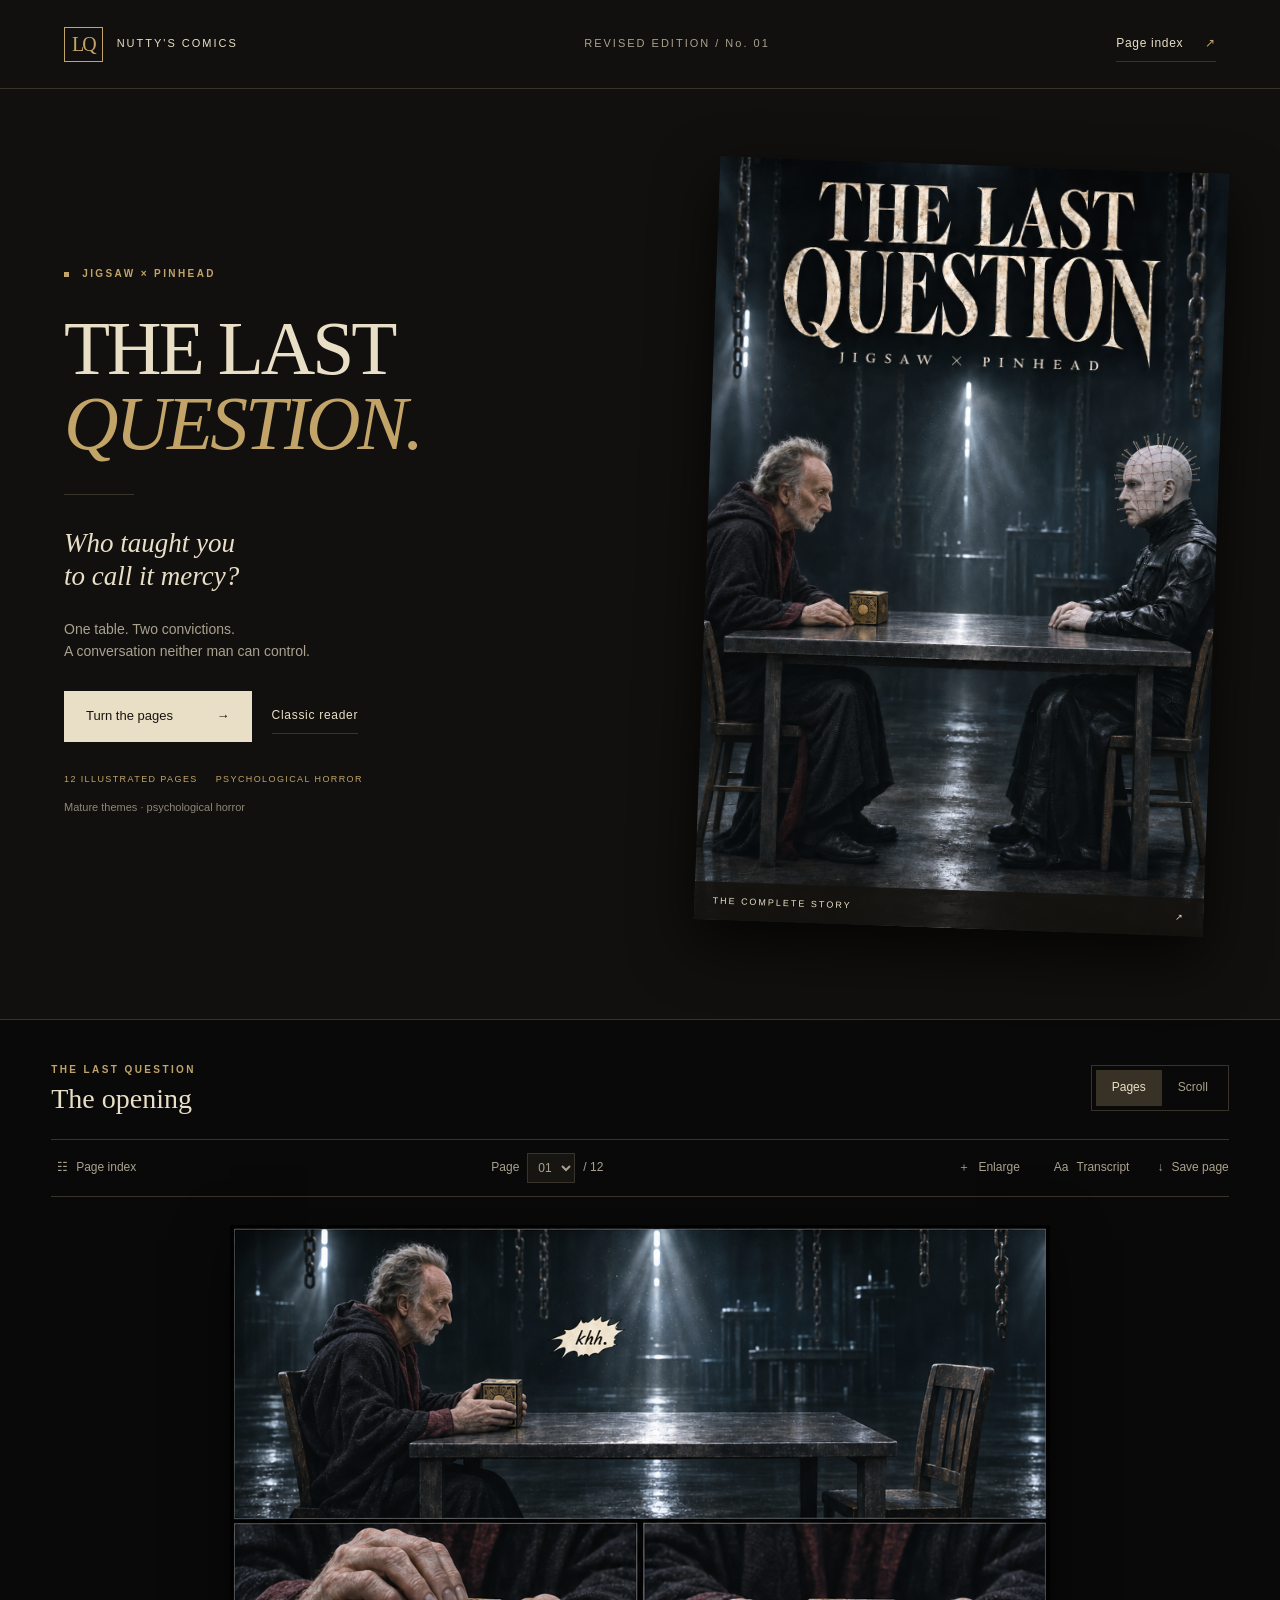
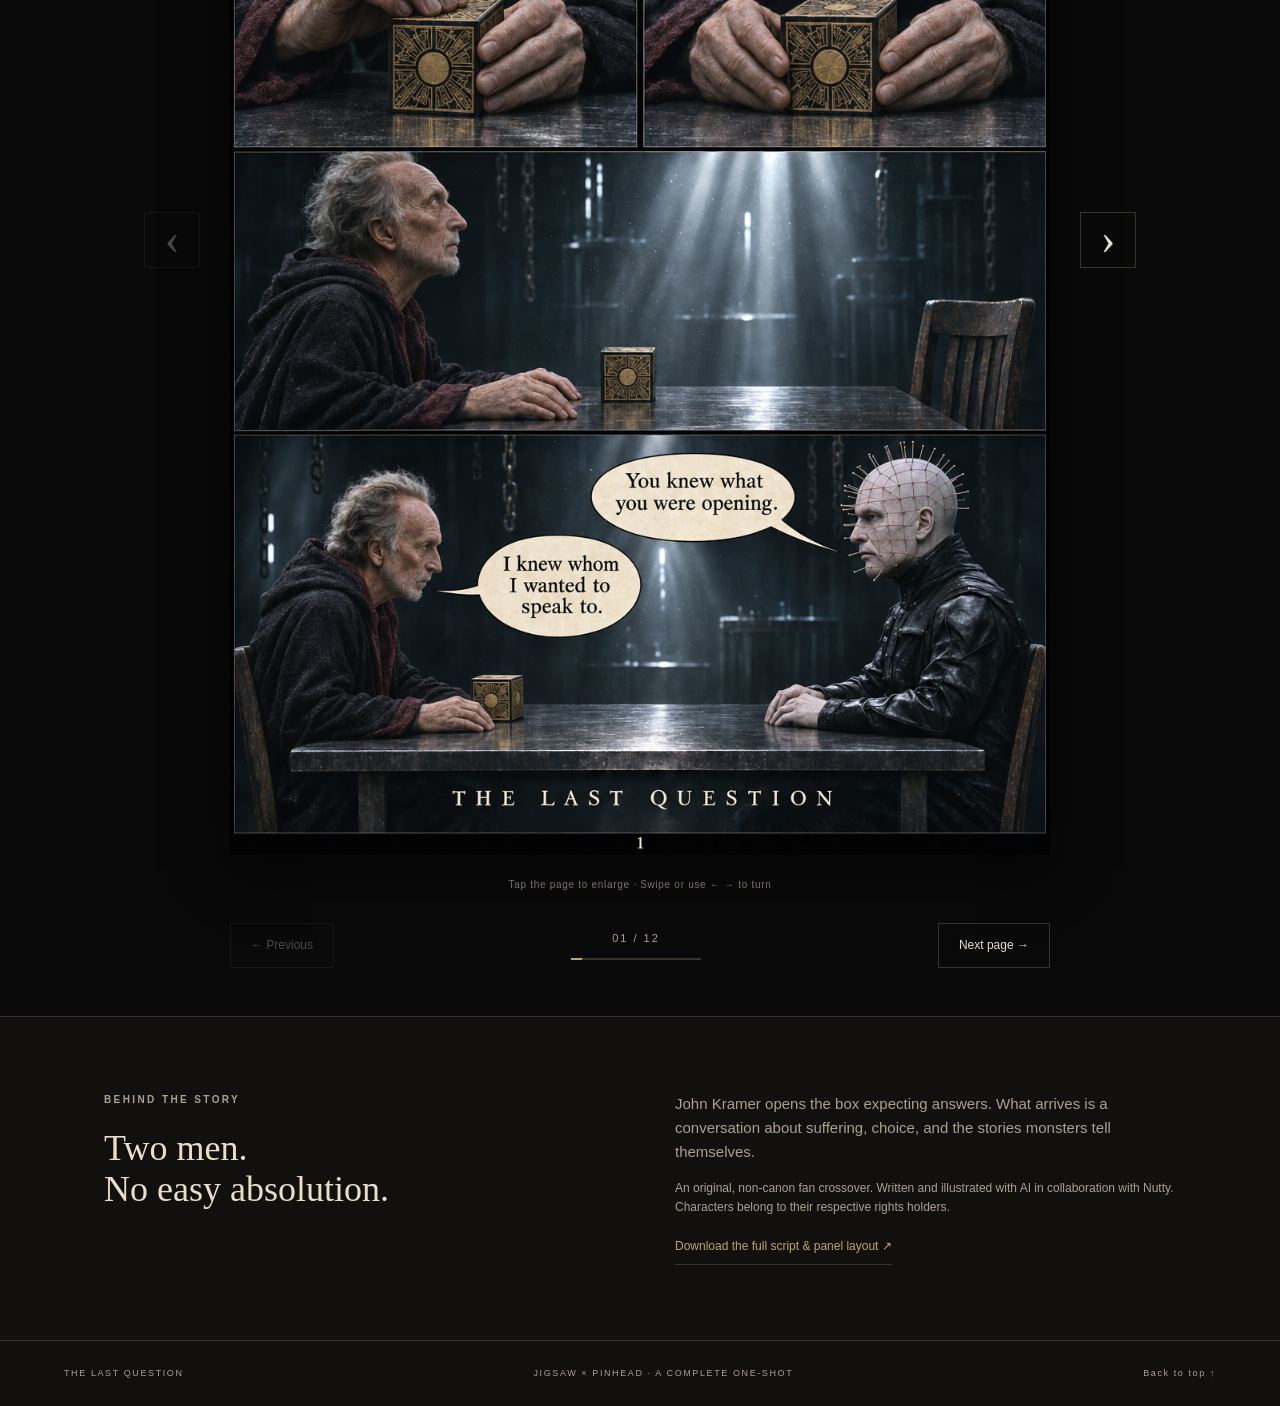
==== commit 6a3e266b: "Link page-turning comic reader from homepage" ====
--- a/the-unclaimed/index.html
+++ b/the-unclaimed/index.html
@@ -4,7 +4,7 @@
 <a class="skip" href="#reader">Skip to comic</a>
 <header class="mast"><a href="#" class="brand" aria-label="The Last Question home"><span class="mark">LQ</span> NUTTY'S COMICS</a><span class="edition">REVISED EDITION / No. 01</span><button class="textbtn" id="contentsTop">Page index <span>↗</span></button></header>
 <main>
-<section class="hero" id="home"><div class="hero-copy"><p class="eyebrow"><span class="dot"></span> JIGSAW × PINHEAD</p><h1>THE LAST<br><em>QUESTION.</em></h1><div class="rule"></div><p class="tagline">Who taught you<br>to call it mercy?</p><p class="intro">One table. Two convictions.<br>A conversation neither man can control.</p><div class="actions"><button class="primary" id="start">Open the comic <span>→</span></button><button class="textbtn" id="resume" hidden>Resume reading</button></div><div class="metadata"><span>12 ILLUSTRATED PAGES</span><span>PSYCHOLOGICAL HORROR</span></div><p class="contentnote">Mature themes · psychological horror</p></div><button class="cover-button" id="coverStart" aria-label="Open the comic"><img src="assets/cover.png?v=2" alt="The Last Question cover: John Kramer and Pinhead sit opposite one another, with a closed puzzle cube beside John." fetchpriority="high"><span class="cover-label">THE COMPLETE STORY <span>↗</span></span></button></section>
+<section class="hero" id="home"><div class="hero-copy"><p class="eyebrow"><span class="dot"></span> JIGSAW × PINHEAD</p><h1>THE LAST<br><em>QUESTION.</em></h1><div class="rule"></div><p class="tagline">Who taught you<br>to call it mercy?</p><p class="intro">One table. Two convictions.<br>A conversation neither man can control.</p><div class="actions"><a class="primary" href="flipbook.html">Turn the pages <span>→</span></a><button class="textbtn" id="start">Classic reader</button><button class="textbtn" id="resume" hidden>Resume reading</button></div><div class="metadata"><span>12 ILLUSTRATED PAGES</span><span>PSYCHOLOGICAL HORROR</span></div><p class="contentnote">Mature themes · psychological horror</p></div><button class="cover-button" id="coverStart" aria-label="Open the comic"><img src="assets/cover.png?v=2" alt="The Last Question cover: John Kramer and Pinhead sit opposite one another, with a closed puzzle cube beside John." fetchpriority="high"><span class="cover-label">THE COMPLETE STORY <span>↗</span></span></button></section>
 <section id="reader" class="reader" aria-label="Comic reader"><div class="reader-top"><div><p class="eyebrow">THE LAST QUESTION</p><h2 id="chapter">The opening</h2></div><div class="mode-switch" aria-label="Reading mode"><button id="pageMode" class="selected" aria-pressed="true">Pages</button><button id="scrollMode" aria-pressed="false">Scroll</button></div></div>
 <div class="toolbar"><button id="contents">☷ <span>Page index</span></button><label class="page-select">Page <select id="selectPage" aria-label="Choose comic page"></select> <span>/ 12</span></label><div class="tools-right"><button id="zoom">＋ <span>Enlarge</span></button><button id="transcriptToggle" aria-expanded="false">Aa <span>Transcript</span></button><a id="downloadPage" download>↓ <span>Save page</span></a></div></div>
 <div id="paged"><div class="stage"><button id="prevSide" class="side-arrow" aria-label="Previous page">‹</button><button id="artButton" class="art-button" aria-label="Enlarge current comic page"><img id="pageImage" src="assets/page-01.png?v=2" alt="" decoding="async"></button><button id="nextSide" class="side-arrow" aria-label="Next page">›</button></div><p class="read-hint">Tap the page to enlarge · Swipe or use ← → to turn</p><div id="transcript" class="transcript" hidden></div></div>
